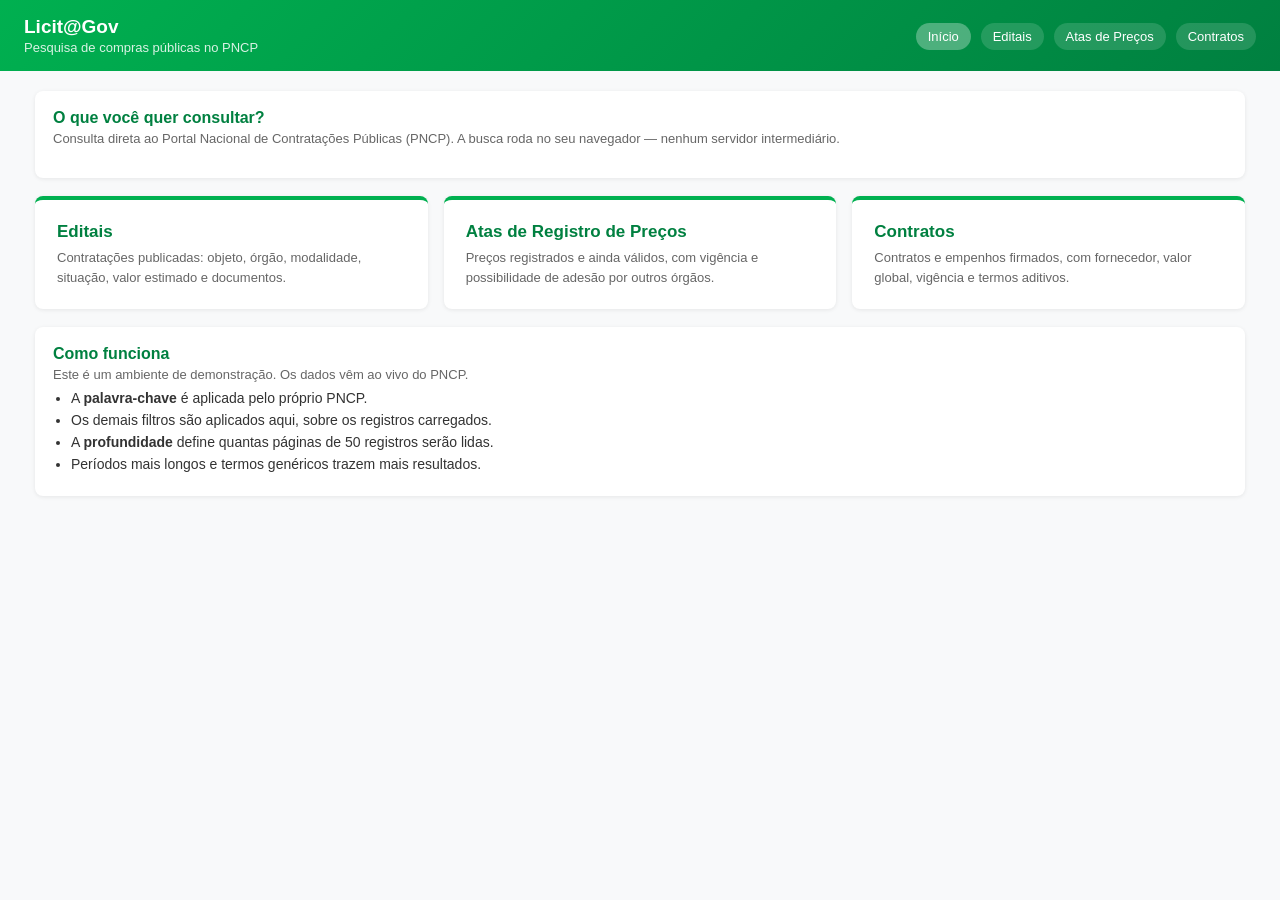
==== index.html @ 56d68a2c "feat: demonstracao de pesquisa no PNCP no visual Licit@Gov Clone estatico das telas de consulta do P" ====
<!DOCTYPE html>
<html lang="pt-BR">
<head>
<meta charset="UTF-8">
<meta name="viewport" content="width=device-width, initial-scale=1.0">
<title>Licit@Gov — Pesquisa PNCP</title>
<link rel="stylesheet" href="css/estilo.css">
</head>
<body>

<header class="topo">
    <h1>Licit@Gov <small>Pesquisa de compras públicas no PNCP</small></h1>
    <nav>
        <a href="index.html" class="ativo">Início</a>
        <a href="editais.html">Editais</a>
        <a href="atas.html">Atas de Preços</a>
        <a href="contratos.html">Contratos</a>
    </nav>
</header>

<main>

    <div class="card">
        <h2>O que você quer consultar?</h2>
        <p class="sub">
            Consulta direta ao Portal Nacional de Contratações Públicas (PNCP).
            A busca roda no seu navegador — nenhum servidor intermediário.
        </p>
    </div>

    <div class="cartoes">
        <a class="cartao" href="editais.html">
            <h3>Editais</h3>
            <p>
                Contratações publicadas: objeto, órgão, modalidade, situação,
                valor estimado e documentos.
            </p>
        </a>

        <a class="cartao" href="atas.html">
            <h3>Atas de Registro de Preços</h3>
            <p>
                Preços registrados e ainda válidos, com vigência e possibilidade
                de adesão por outros órgãos.
            </p>
        </a>

        <a class="cartao" href="contratos.html">
            <h3>Contratos</h3>
            <p>
                Contratos e empenhos firmados, com fornecedor, valor global,
                vigência e termos aditivos.
            </p>
        </a>
    </div>

    <div class="card" style="margin-top:18px">
        <h2>Como funciona</h2>
        <p class="sub" style="margin-bottom:8px">
            Este é um ambiente de demonstração. Os dados vêm ao vivo do PNCP.
        </p>
        <ul class="docs">
            <li>A <strong>palavra-chave</strong> é aplicada pelo próprio PNCP.</li>
            <li>Os demais filtros são aplicados aqui, sobre os registros carregados.</li>
            <li>A <strong>profundidade</strong> define quantas páginas de 50 registros serão lidas.</li>
            <li>Períodos mais longos e termos genéricos trazem mais resultados.</li>
        </ul>
    </div>

</main>

</body>
</html>
---- css/estilo.css ----
/* ====== Licit@Gov — estilo base ====== */

:root {
    --verde: #00B050;
    --verde-escuro: #008040;
    --cinza-claro: #B3BEB2;
    --fundo: #F8F9FA;
    --texto: #333;
    --borda: #E4E8E5;
    --sombra: 0 1px 4px rgba(0, 0, 0, .08);
}

* { box-sizing: border-box; }

body {
    margin: 0;
    font-family: "Segoe UI", Aptos, Inter, sans-serif;
    background: var(--fundo);
    color: var(--texto);
    font-size: 14px;
}

/* ---------- topo ---------- */

.topo {
    background: linear-gradient(135deg, var(--verde), var(--verde-escuro));
    color: #fff;
    padding: 16px 24px;
    display: flex;
    align-items: center;
    justify-content: space-between;
    flex-wrap: wrap;
    gap: 12px;
}

.topo h1 { margin: 0; font-size: 19px; font-weight: 600; }
.topo h1 small { font-weight: 400; opacity: .85; font-size: 13px; display: block; margin-top: 2px; }

.topo nav a {
    color: #fff;
    text-decoration: none;
    font-size: 13px;
    padding: 6px 12px;
    border-radius: 20px;
    background: rgba(255, 255, 255, .14);
    margin-left: 6px;
}
.topo nav a:hover, .topo nav a.ativo { background: rgba(255, 255, 255, .3); }

/* ---------- estrutura ---------- */

main { max-width: 1250px; margin: 0 auto; padding: 20px; }

.card {
    background: #fff;
    border-radius: 8px;
    box-shadow: var(--sombra);
    padding: 18px;
    margin-bottom: 18px;
}

.card h2 {
    margin: 0 0 4px;
    font-size: 16px;
    color: var(--verde-escuro);
}

.card p.sub { margin: 0 0 14px; font-size: 13px; color: #666; }

/* ---------- formulários ---------- */

.grid {
    display: grid;
    grid-template-columns: repeat(auto-fit, minmax(200px, 1fr));
    gap: 12px;
}

.campo { display: flex; flex-direction: column; gap: 4px; }
.campo label { font-size: 12px; font-weight: 600; color: #555; }
.campo.destaque { grid-column: 1 / -1; }
.campo.destaque input { font-size: 16px; padding: 12px 14px; border-width: 2px; }

input, select {
    padding: 9px 11px;
    border: 1px solid var(--borda);
    border-radius: 6px;
    font-size: 13px;
    font-family: inherit;
    background: #fff;
    width: 100%;
}

input:focus, select:focus {
    outline: none;
    border-color: var(--verde);
    box-shadow: 0 0 0 3px rgba(0, 176, 80, .12);
}

.campo.destaque input { border: 2px solid var(--verde); }

.acoes { margin-top: 16px; display: flex; gap: 10px; flex-wrap: wrap; }

button, .botao {
    padding: 10px 18px;
    border: none;
    border-radius: 6px;
    background: var(--verde);
    color: #fff;
    font-size: 14px;
    font-weight: 600;
    cursor: pointer;
    text-decoration: none;
    display: inline-block;
}

button.sec, .botao.sec { background: #6c757d; }
button:hover, .botao:hover { filter: brightness(.94); }
button:disabled { opacity: .5; cursor: not-allowed; }

/* ---------- tabelas ---------- */

.tabela-wrap { overflow-x: auto; }

table { width: 100%; border-collapse: collapse; font-size: 13px; }

th, td {
    text-align: left;
    padding: 10px 8px;
    border-bottom: 1px solid #EEE;
    vertical-align: top;
}

th {
    background: #F1F3F4;
    font-size: 11px;
    text-transform: uppercase;
    letter-spacing: .03em;
    color: #555;
    white-space: nowrap;
}

tbody tr:hover td { background: #FAFAFA; }

td.num { white-space: nowrap; font-variant-numeric: tabular-nums; }

/* ---------- avisos ---------- */

.aviso {
    background: #FFF8E1;
    border-left: 4px solid #FFC107;
    padding: 11px 14px;
    font-size: 13px;
    border-radius: 4px;
    margin-bottom: 14px;
    line-height: 1.5;
}

.aviso.ok { background: #E8F5E9; border-left-color: var(--verde); }
.aviso.erro { background: #FFEBEE; border-left-color: #E53935; }

/* ---------- utilidades ---------- */

.linha { display: flex; gap: 10px; align-items: center; flex-wrap: wrap; }
.espaco { flex: 1; }
.mudo { color: #777; font-size: 12px; }
.tag {
    display: inline-block;
    background: #E8F5E9;
    color: var(--verde-escuro);
    border-radius: 12px;
    padding: 2px 9px;
    font-size: 11px;
    font-weight: 600;
}
a { color: var(--verde-escuro); }
a.link { font-weight: 600; text-decoration: none; }
a.link:hover { text-decoration: underline; }

.carregando {
    display: inline-block;
    width: 14px; height: 14px;
    border: 2px solid #ddd;
    border-top-color: var(--verde);
    border-radius: 50%;
    animation: girar .7s linear infinite;
    vertical-align: -2px;
    margin-right: 6px;
}
@keyframes girar { to { transform: rotate(360deg); } }

/* ---------- página inicial ---------- */

.cartoes { display: grid; grid-template-columns: repeat(auto-fit, minmax(260px, 1fr)); gap: 16px; }

.cartao {
    background: #fff;
    border-radius: 8px;
    box-shadow: var(--sombra);
    padding: 22px;
    text-decoration: none;
    color: var(--texto);
    border-top: 4px solid var(--verde);
    transition: transform .12s ease, box-shadow .12s ease;
}

.cartao:hover { transform: translateY(-2px); box-shadow: 0 6px 16px rgba(0,0,0,.1); }
.cartao h3 { margin: 0 0 6px; color: var(--verde-escuro); font-size: 17px; }
.cartao p { margin: 0; font-size: 13px; color: #666; line-height: 1.5; }

/* ---------- detalhe ---------- */

.dados { display: grid; grid-template-columns: repeat(auto-fit, minmax(280px, 1fr)); gap: 14px; }
.dado { border-bottom: 1px solid #F0F0F0; padding-bottom: 8px; }
.dado .rotulo { font-size: 11px; text-transform: uppercase; color: #888; letter-spacing: .04em; }
.dado .valor { font-size: 14px; margin-top: 3px; word-break: break-word; }

.docs { margin: 0; padding-left: 18px; }
.docs li { margin-bottom: 6px; }

.paginacao { display: flex; gap: 8px; align-items: center; margin-top: 14px; flex-wrap: wrap; }

@media (max-width: 640px) {
    main { padding: 12px; }
    th { font-size: 10px; }
    td, th { padding: 8px 6px; }
}
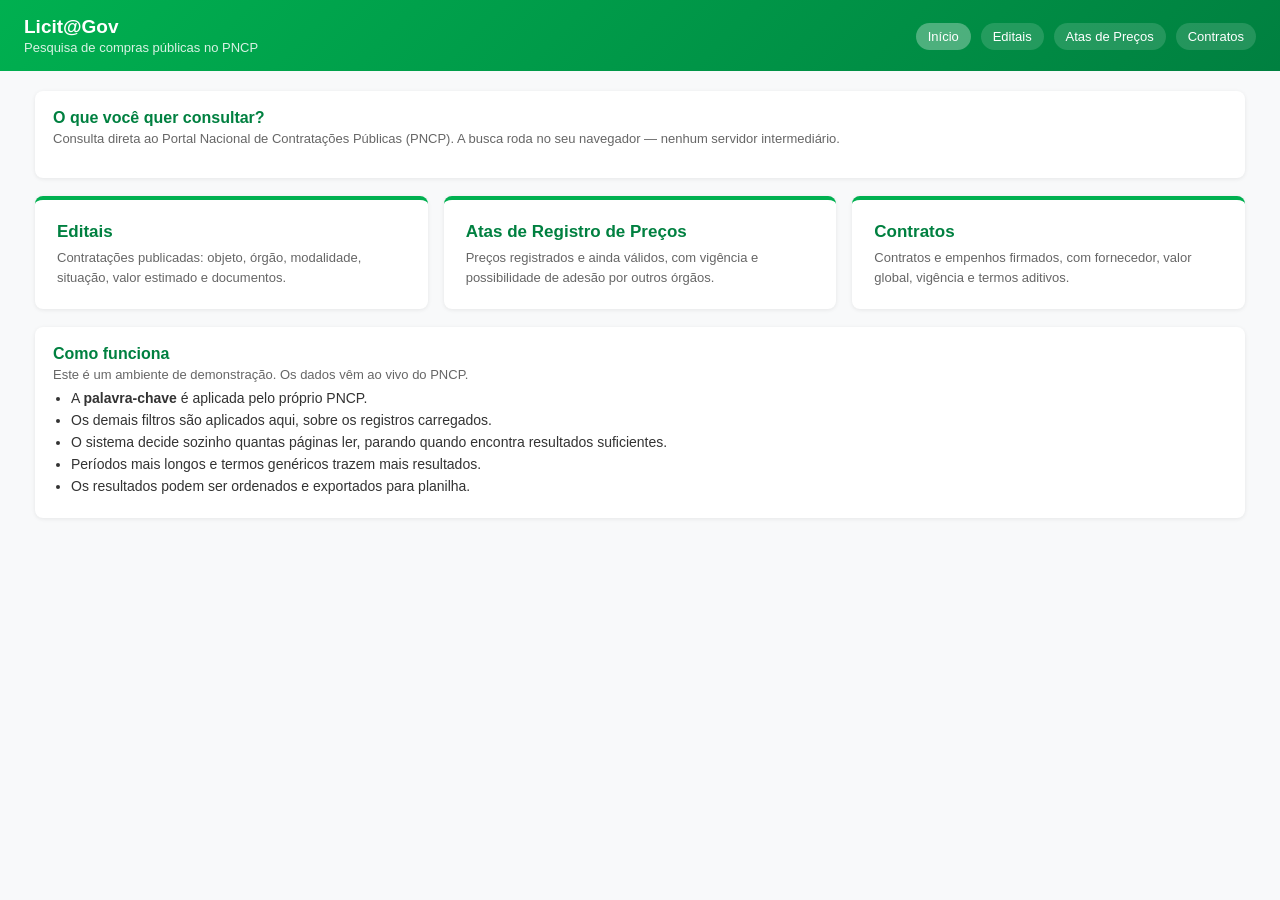
==== commit ae794d7a: "docs(inicio): atualiza texto sobre profundidade da busca A pagina inicial ainda dizia que a profundi" ====
--- a/index.html
+++ b/index.html
@@ -62,8 +62,9 @@
         <ul class="docs">
             <li>A <strong>palavra-chave</strong> é aplicada pelo próprio PNCP.</li>
             <li>Os demais filtros são aplicados aqui, sobre os registros carregados.</li>
-            <li>A <strong>profundidade</strong> define quantas páginas de 50 registros serão lidas.</li>
+            <li>O sistema decide sozinho quantas páginas ler, parando quando encontra resultados suficientes.</li>
             <li>Períodos mais longos e termos genéricos trazem mais resultados.</li>
+            <li>Os resultados podem ser ordenados e exportados para planilha.</li>
         </ul>
     </div>
 
--- a/css/estilo.css
+++ b/css/estilo.css
@@ -97,6 +97,94 @@
 }
 
 .campo.destaque input { border: 2px solid var(--verde); }
+
+/* ---------- seletor de UF com caixas de marcar ---------- */
+
+.uf-campo { position: relative; }
+
+.uf-botao {
+    width: 100%;
+    background: #fff;
+    color: var(--texto);
+    border: 1px solid var(--borda);
+    border-radius: 6px;
+    padding: 9px 11px;
+    font-size: 13px;
+    font-weight: 400;
+    display: flex;
+    align-items: center;
+    justify-content: space-between;
+    gap: 8px;
+    cursor: pointer;
+    text-align: left;
+}
+
+.uf-botao:hover { border-color: var(--verde); }
+
+.uf-botao.aberto {
+    border-color: var(--verde);
+    box-shadow: 0 0 0 3px rgba(0, 176, 80, .12);
+}
+
+.uf-botao .seta { color: #999; font-size: 10px; }
+
+.uf-painel {
+    position: absolute;
+    z-index: 60;
+    top: calc(100% + 6px);
+    left: 0;
+    min-width: 340px;
+    max-height: 320px;
+    overflow-y: auto;
+    background: #fff;
+    border: 1px solid var(--borda);
+    border-radius: 8px;
+    box-shadow: 0 10px 28px rgba(0, 0, 0, .14);
+    padding: 10px 14px 12px;
+}
+
+.uf-acoes {
+    display: flex;
+    justify-content: flex-end;
+    border-bottom: 1px solid #F0F0F0;
+    padding-bottom: 8px;
+    margin-bottom: 4px;
+}
+
+.uf-acoes a { font-size: 11px; }
+
+.uf-grupo strong {
+    display: block;
+    font-size: 10px;
+    text-transform: uppercase;
+    letter-spacing: .05em;
+    color: #999;
+    margin: 10px 0 5px;
+}
+
+.uf-opcoes {
+    display: flex;
+    flex-wrap: wrap;
+    gap: 6px 16px;
+}
+
+.uf-opcoes label {
+    display: flex;
+    align-items: center;
+    gap: 5px;
+    font-size: 12px;
+    font-weight: 400;
+    color: var(--texto);
+    cursor: pointer;
+    white-space: nowrap;
+}
+
+.uf-opcoes input[type=checkbox] {
+    width: auto;
+    margin: 0;
+    accent-color: var(--verde);
+    cursor: pointer;
+}
 
 .acoes { margin-top: 16px; display: flex; gap: 10px; flex-wrap: wrap; }
 
@@ -219,6 +307,37 @@
 
 .paginacao { display: flex; gap: 8px; align-items: center; margin-top: 14px; flex-wrap: wrap; }
 
+/* ---------- botão pequeno e linha de preços ---------- */
+
+button.mini {
+    padding: 4px 10px;
+    font-size: 12px;
+    font-weight: 600;
+    border-radius: 4px;
+    background: var(--verde-escuro);
+    white-space: nowrap;
+    line-height: 1.4;
+}
+
+button.mini:hover { background: var(--verde); }
+
+tr.linha-precos > td {
+    background: #F7F9F8;
+    border-left: 3px solid var(--verde);
+    padding: 10px 14px;
+}
+
+.precos-lista {
+    margin: 0;
+    padding-left: 18px;
+    font-size: 12px;
+    max-height: 220px;
+    overflow: auto;
+}
+
+.precos-lista li { margin-bottom: 6px; }
+.precos-lista li:last-child { margin-bottom: 0; }
+
 @media (max-width: 640px) {
     main { padding: 12px; }
     th { font-size: 10px; }
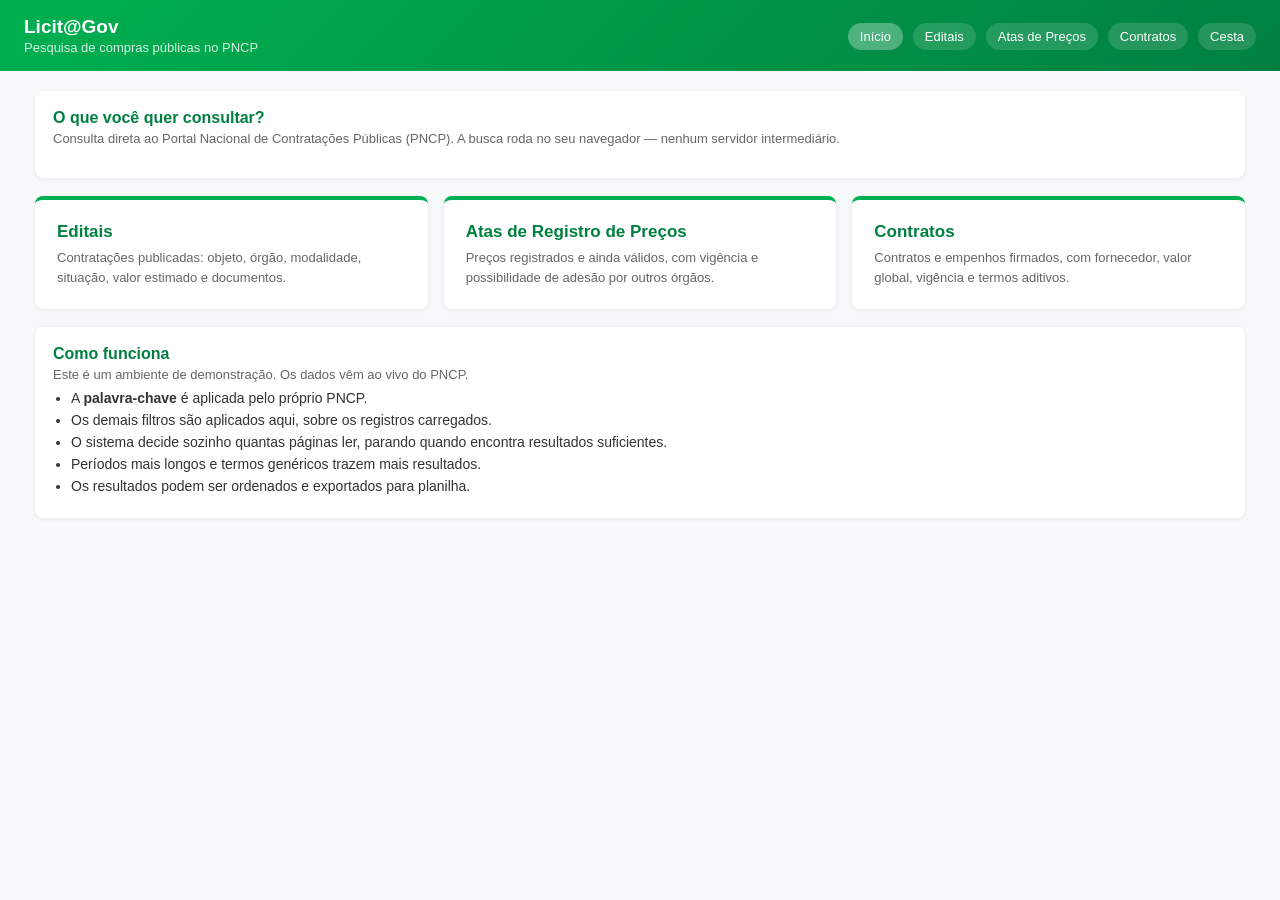
==== commit b493e793: "feat: cesta por item e preco homologado ao lado do estimado Dois pedidos do tecnico de licitacoes.  " ====
--- a/index.html
+++ b/index.html
@@ -15,6 +15,7 @@
         <a href="editais.html">Editais</a>
         <a href="atas.html">Atas de Preços</a>
         <a href="contratos.html">Contratos</a>
+        <a href="cesta.html" id="link-cesta">Cesta</a>
     </nav>
 </header>
 
@@ -70,5 +71,7 @@
 
 </main>
 
+<script src="js/cesta.js"></script>
+<script>atualizarNavCesta();</script>
 </body>
 </html>
--- a/css/estilo.css
+++ b/css/estilo.css
@@ -307,6 +307,38 @@
 
 .paginacao { display: flex; gap: 8px; align-items: center; margin-top: 14px; flex-wrap: wrap; }
 
+/* ---------- seleção de registros ---------- */
+
+.tabela-wrap input[type=checkbox] {
+    width: auto;
+    margin: 0;
+    accent-color: var(--verde);
+    cursor: pointer;
+}
+
+#contador-selecao { font-size: 12px; }
+
+.aviso-cesta {
+    font-size: 11.5px;
+    color: #7A5E12;
+    background: #FBF6E7;
+    border: 1px solid #E8D9A8;
+    border-radius: 4px;
+    padding: 3px 8px;
+}
+
+/* ---------- cesta de itens ---------- */
+
+.acoes-item { white-space: nowrap; }
+.acoes-item .mini + .mini { margin-left: 6px; }
+
+nav a.com-itens {
+    color: var(--verde-escuro);
+    font-weight: 700;
+}
+
+button:disabled { opacity: .5; cursor: not-allowed; }
+
 /* ---------- botão pequeno e linha de preços ---------- */
 
 button.mini {
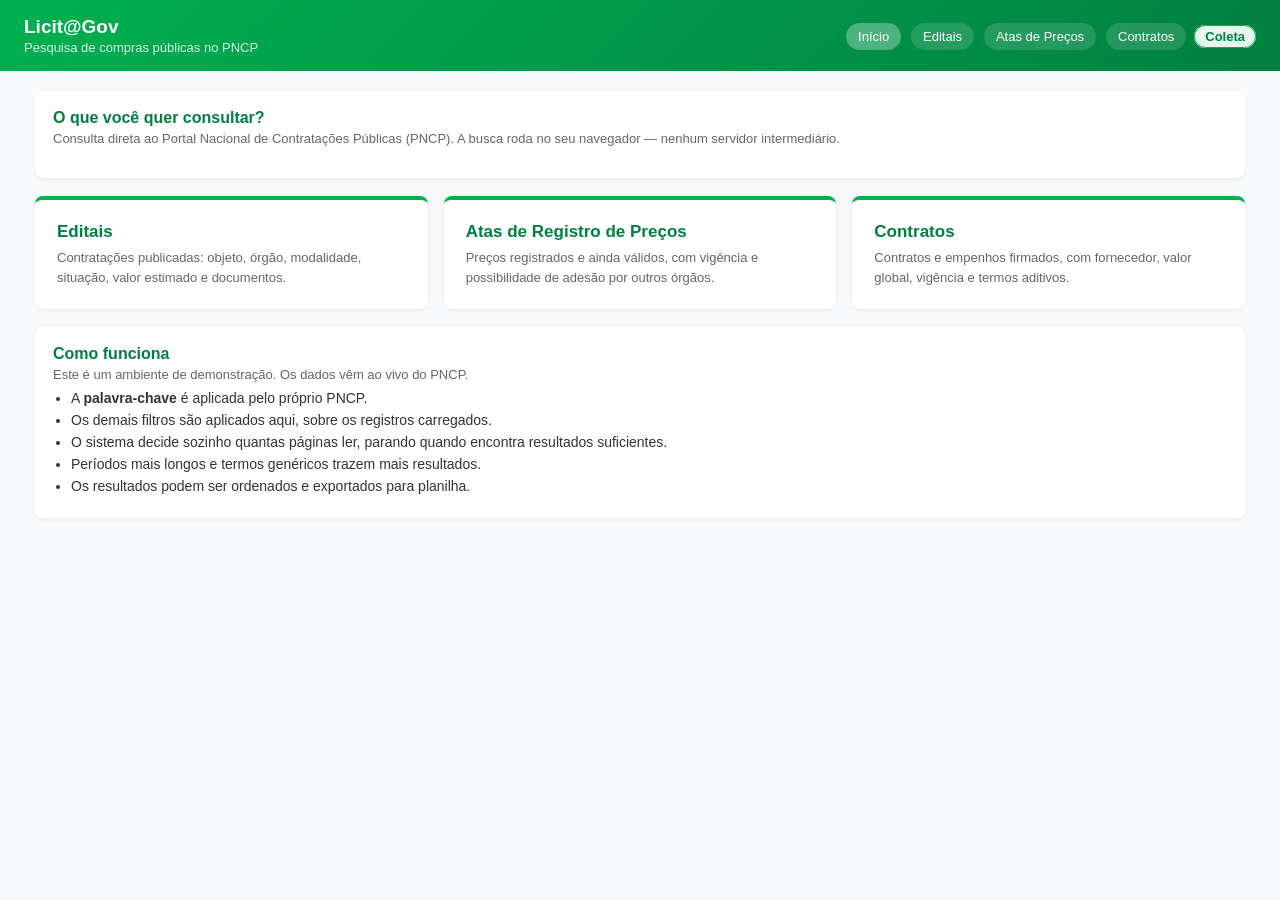
==== commit 178a56fb: "feat: coletas de precos com historico e nome definitivo Tres pedidos do tecnico.  1. "Cesta" saiu: o" ====
--- a/index.html
+++ b/index.html
@@ -15,7 +15,7 @@
         <a href="editais.html">Editais</a>
         <a href="atas.html">Atas de Preços</a>
         <a href="contratos.html">Contratos</a>
-        <a href="cesta.html" id="link-cesta">Cesta</a>
+        <a href="coleta.html" id="link-coleta">Coleta</a>
     </nav>
 </header>
 
@@ -71,7 +71,7 @@
 
 </main>
 
-<script src="js/cesta.js"></script>
-<script>atualizarNavCesta();</script>
+<script src="js/coleta.js"></script>
+<script>atualizarNavColeta();</script>
 </body>
 </html>
--- a/css/estilo.css
+++ b/css/estilo.css
@@ -318,7 +318,7 @@
 
 #contador-selecao { font-size: 12px; }
 
-.aviso-cesta {
+.aviso-coleta {
     font-size: 11.5px;
     color: #7A5E12;
     background: #FBF6E7;
@@ -327,14 +327,59 @@
     padding: 3px 8px;
 }
 
-/* ---------- cesta de itens ---------- */
+/* ---------- coleta de preços ---------- */
 
 .acoes-item { white-space: nowrap; }
 .acoes-item .mini + .mini { margin-left: 6px; }
 
-nav a.com-itens {
+/* link do topo: precisa ser visível, não apagado */
+nav a#link-coleta {
+    background: #E8F5EE;
     color: var(--verde-escuro);
-    font-weight: 700;
+    border: 1px solid var(--verde);
+    border-radius: 14px;
+    padding: 3px 10px;
+    font-weight: 600;
+    margin-left: 4px;
+}
+
+nav a#link-coleta:hover {
+    background: var(--verde);
+    color: #fff;
+}
+
+nav a#link-coleta.com-itens {
+    background: var(--verde);
+    color: #fff;
+}
+
+/* cada coleta do histórico */
+details.coleta {
+    border: 1px solid var(--borda);
+    border-left: 3px solid var(--borda);
+    border-radius: 6px;
+    padding: 10px 14px;
+    margin-bottom: 12px;
+    background: #fff;
+}
+
+details.coleta[open] {
+    border-left-color: var(--verde);
+}
+
+details.coleta summary {
+    cursor: pointer;
+    font-size: 13px;
+    padding: 2px 0;
+}
+
+details.coleta summary strong { font-size: 13.5px; }
+
+.coleta-acoes {
+    display: flex;
+    gap: 8px;
+    flex-wrap: wrap;
+    margin: 10px 0;
 }
 
 button:disabled { opacity: .5; cursor: not-allowed; }
@@ -359,16 +404,22 @@
     padding: 10px 14px;
 }
 
-.precos-lista {
-    margin: 0;
-    padding-left: 18px;
+.precos-contexto {
+    display: flex;
+    align-items: baseline;
+    gap: 8px;
     font-size: 12px;
-    max-height: 220px;
-    overflow: auto;
-}
-
-.precos-lista li { margin-bottom: 6px; }
-.precos-lista li:last-child { margin-bottom: 0; }
+    margin-bottom: 8px;
+}
+
+.precos-contexto strong {
+    font-size: 14px;
+    color: var(--verde-escuro);
+}
+
+table.precos-tabela { font-size: 12px; }
+table.precos-tabela th { font-size: 10px; padding: 6px 8px; }
+table.precos-tabela td { padding: 6px 8px; }
 
 @media (max-width: 640px) {
     main { padding: 12px; }
